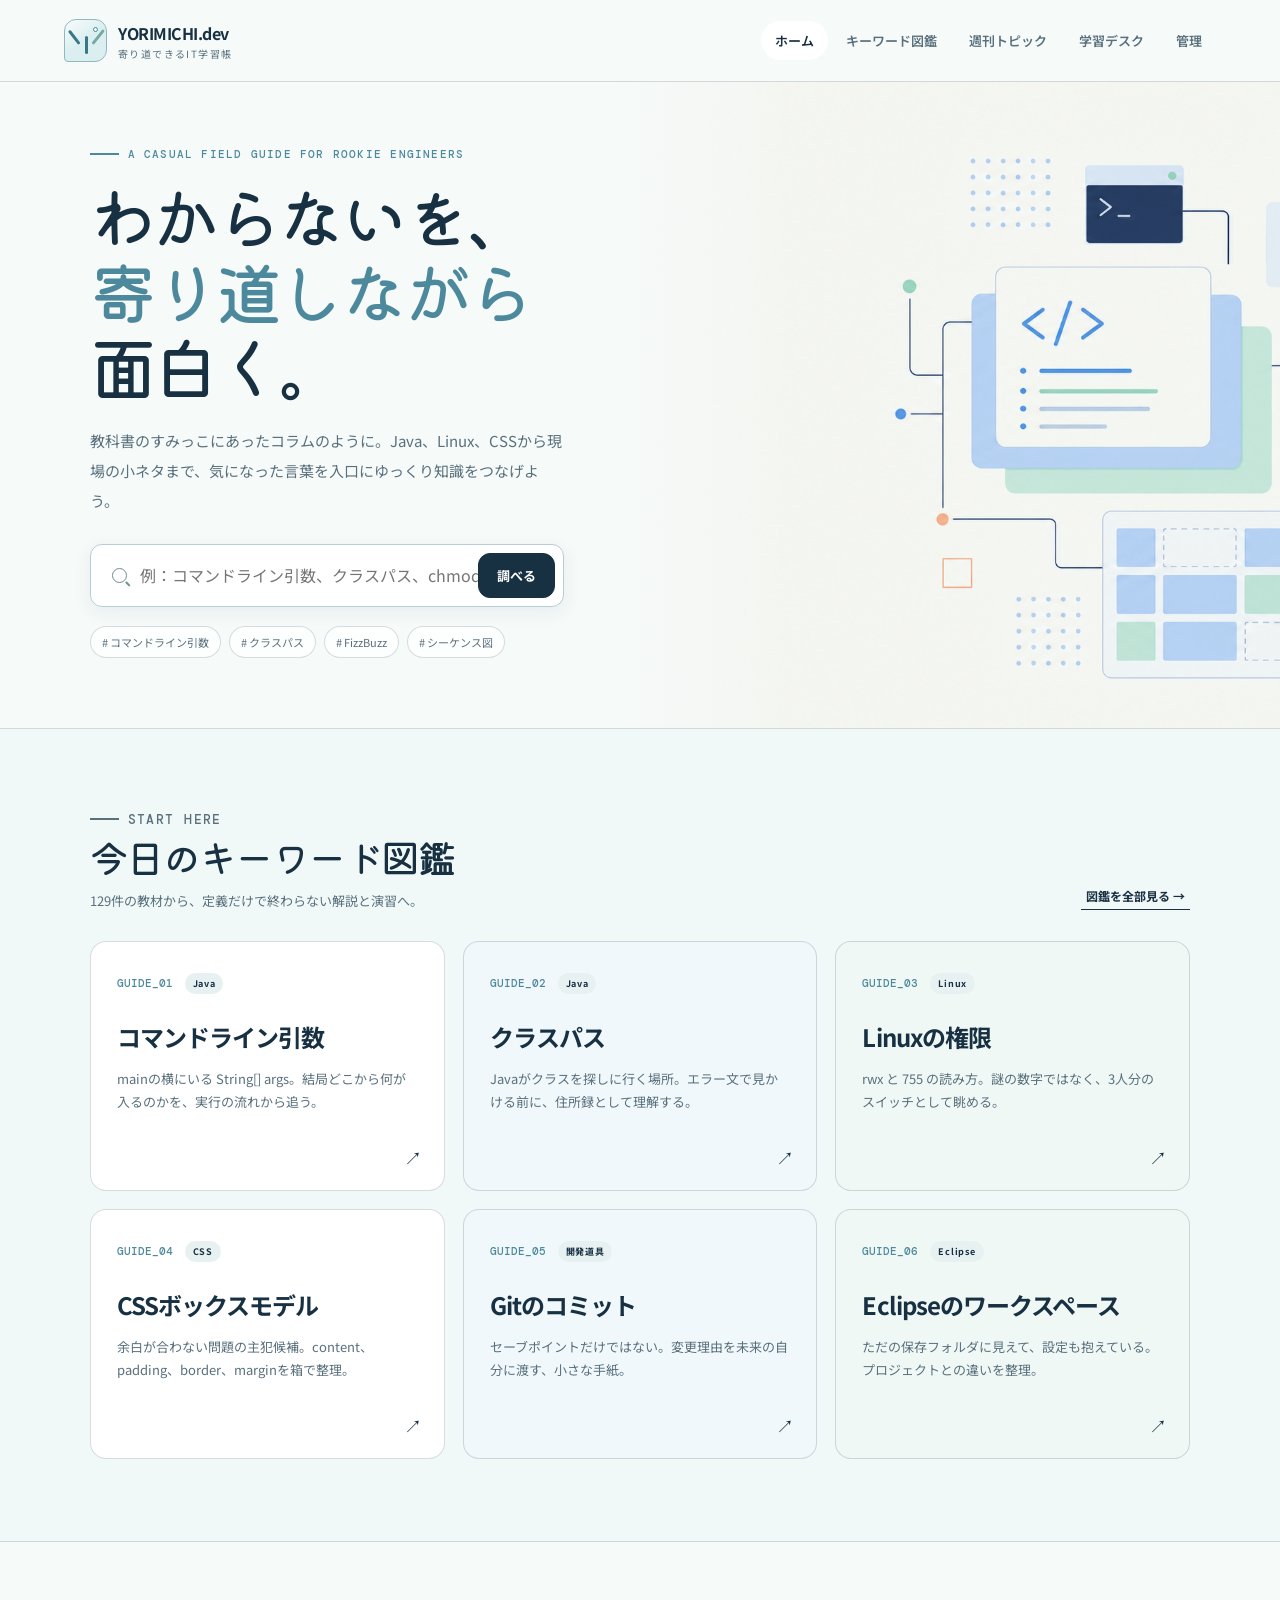
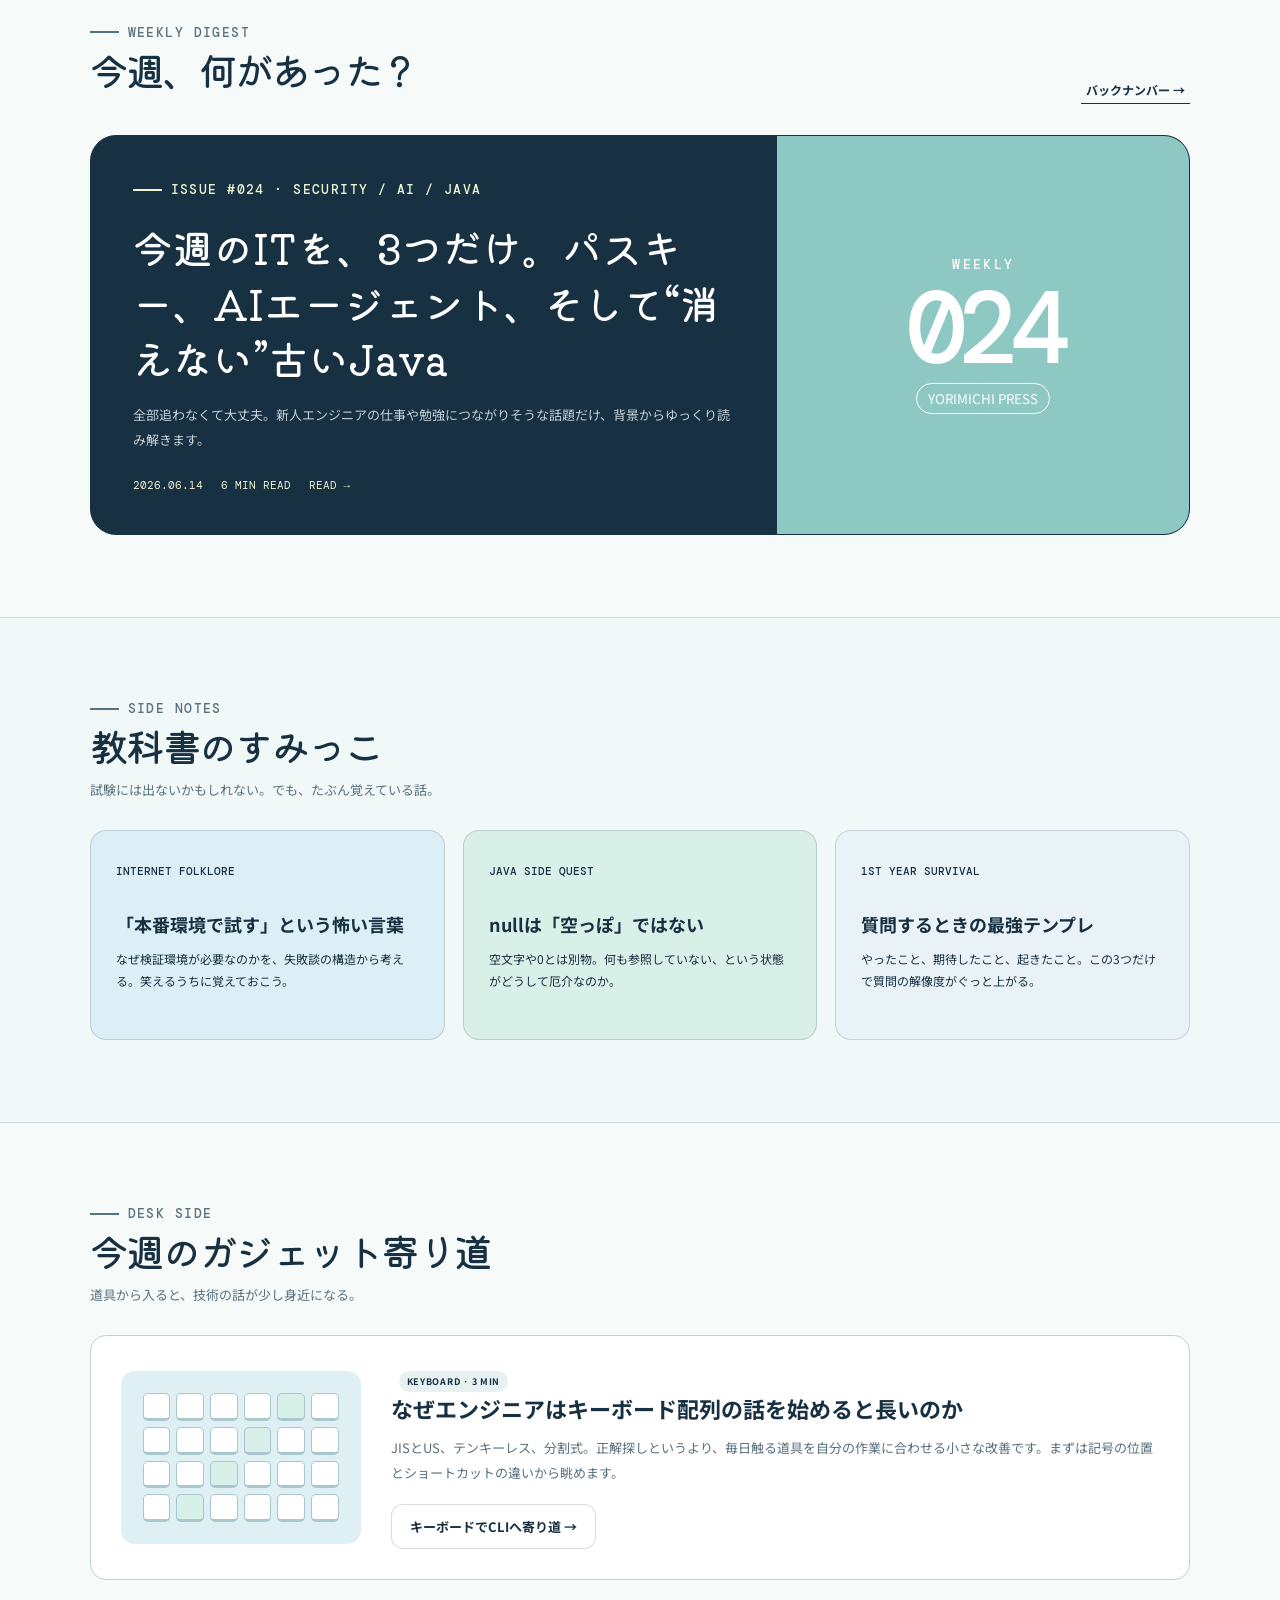
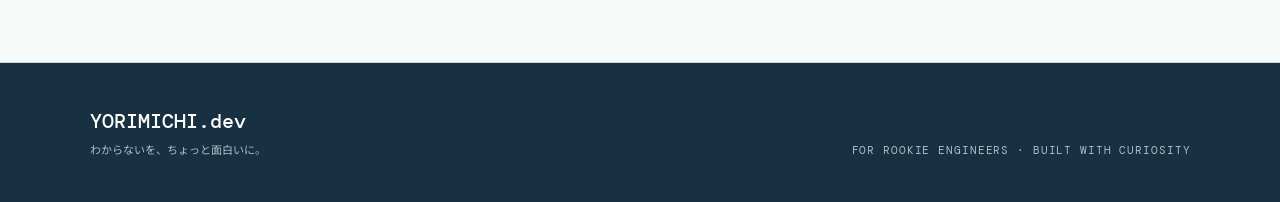
==== index.html @ 3c7d86ff "Improve article examples and mobile hero" ====
<!doctype html>
<html lang="ja">
  <head>
    <meta charset="UTF-8" />
    <meta name="viewport" content="width=device-width, initial-scale=1.0" />
    <meta
      name="description"
      content="SIer 1年目のための、寄り道できるIT学習マガジン"
    />
    <title>YORIMICHI.dev | 寄り道できるIT学習帳</title>
    <link rel="preconnect" href="https://fonts.googleapis.com" />
    <link rel="preconnect" href="https://fonts.gstatic.com" crossorigin />
    <link
      href="https://fonts.googleapis.com/css2?family=DM+Mono:wght@400;500&family=JetBrains+Mono:wght@400;500;600&family=Kiwi+Maru:wght@400;500&family=Noto+Sans+JP:wght@400;500;600;700;800&display=swap"
      rel="stylesheet"
    />
    <link rel="stylesheet" href="./styles.css" />
  </head>
  <body>
    <div class="page-shell">
      <header class="site-header">
        <button class="brand" data-route="home" aria-label="ホームへ">
          <span class="brand-mark" aria-hidden="true">
            <span class="brand-route route-left"></span>
            <span class="brand-route route-right"></span>
            <span class="brand-route route-main"></span>
            <i></i>
          </span>
          <span>
            <strong>YORIMICHI.dev</strong>
            <small>寄り道できるIT学習帳</small>
          </span>
        </button>
        <nav class="main-nav" aria-label="メインナビゲーション">
          <button class="nav-link active" data-route="home">ホーム</button>
          <button class="nav-link" data-route="library">キーワード図鑑</button>
          <button class="nav-link" data-route="weekly">週刊トピック</button>
          <button class="nav-link" data-route="desk">学習デスク</button>
          <button class="nav-link" data-route="admin">管理</button>
        </nav>
        <button class="mobile-menu" aria-label="メニューを開く">MENU</button>
      </header>

      <main id="app"></main>

      <footer>
        <div>
          <strong>YORIMICHI.dev</strong>
          <p>わからないを、ちょっと面白いに。</p>
        </div>
        <p class="footer-note">FOR ROOKIE ENGINEERS · BUILT WITH CURIOSITY</p>
      </footer>
    </div>

    <div id="toast" class="toast" role="status" aria-live="polite"></div>
    <dialog id="delete-dialog" class="confirm-dialog" aria-labelledby="delete-dialog-title">
      <div class="confirm-mark" aria-hidden="true">!</div>
      <p class="category-label">CONFIRM DELETE</p>
      <h2 id="delete-dialog-title">削除してもよいですか？</h2>
      <p id="delete-dialog-message">この操作は元に戻せません。</p>
      <div class="confirm-actions">
        <button id="cancel-delete" class="secondary-btn" type="button">キャンセル</button>
        <button id="confirm-delete" class="danger-btn" type="button">削除する</button>
      </div>
    </dialog>
    <script src="./app.js"></script>
  </body>
</html>
---- styles.css ----
:root {
  --ink: #173042;
  --ink-soft: #59707d;
  --paper: #f6faf9;
  --paper-deep: #e8f1f2;
  --white: #ffffff;
  --orange: #ec8f75;
  --orange-dark: #c9654f;
  --mint: #d9f0e8;
  --yellow: #edf5cf;
  --blue: #dceff6;
  --line: rgba(21, 42, 58, 0.16);
  --shadow: 0 8px 24px rgba(41, 76, 92, 0.08);
  --radius: 16px;
}

* {
  box-sizing: border-box;
}

html {
  scroll-behavior: smooth;
}

body {
  margin: 0;
  color: var(--ink);
  background: var(--paper);
  font-family: "Noto Sans JP", sans-serif;
}

button,
input,
textarea,
select {
  font: inherit;
}

button {
  color: inherit;
}

.page-shell {
  width: min(1440px, 100%);
  min-height: 100vh;
  margin: 0 auto;
}

.site-header {
  position: sticky;
  top: 0;
  z-index: 20;
  display: flex;
  align-items: center;
  justify-content: space-between;
  min-height: 82px;
  padding: 0 5vw;
  border-bottom: 1px solid var(--line);
  background: rgba(246, 250, 249, 0.92);
  backdrop-filter: blur(15px);
}

.brand {
  display: flex;
  align-items: center;
  gap: 11px;
  padding: 0;
  border: 0;
  background: none;
  text-align: left;
  cursor: pointer;
}

.brand-mark {
  position: relative;
  display: grid;
  width: 43px;
  height: 43px;
  place-items: center;
  overflow: hidden;
  border: 1px solid #8fb9c2;
  border-radius: 12px 12px 12px 4px;
  background:
    linear-gradient(145deg, rgba(255, 255, 255, 0.82), transparent 48%),
    #dceff0;
}

.brand-route {
  position: absolute;
  width: 3px;
  border-radius: 99px;
  background: #39778a;
  transform-origin: bottom center;
}

.route-main {
  bottom: 7px;
  left: 20px;
  height: 18px;
}

.route-left {
  top: 7px;
  left: 13px;
  height: 17px;
  transform: rotate(-38deg);
}

.route-right {
  top: 6px;
  right: 12px;
  height: 18px;
  background: #72aaa6;
  transform: rotate(39deg);
}

.brand-mark i {
  position: absolute;
  top: 7px;
  right: 8px;
  width: 5px;
  height: 5px;
  border: 1px solid #4d899c;
  border-radius: 50%;
  background: #f6faf9;
}

.brand strong,
.brand small {
  display: block;
}

.brand strong {
  letter-spacing: -0.03em;
}

.brand small {
  margin-top: 1px;
  color: var(--ink-soft);
  font-size: 10px;
  letter-spacing: 0.14em;
}

.main-nav {
  display: flex;
  gap: 4px;
}

.nav-link {
  padding: 10px 14px;
  border: 0;
  border-radius: 999px;
  background: none;
  color: var(--ink-soft);
  font-size: 13px;
  font-weight: 600;
  cursor: pointer;
}

.nav-link:hover,
.nav-link.active {
  color: var(--ink);
  background: var(--white);
}

.mobile-menu {
  display: none;
  border: 0;
  background: none;
  font: 500 12px "DM Mono", monospace;
}

main {
  min-height: 75vh;
}

.view {
  animation: fade-in 0.35s ease;
}

.hero {
  position: relative;
  display: grid;
  min-height: 570px;
  grid-template-columns: 1fr 1.08fr;
  overflow: hidden;
  border-bottom: 1px solid var(--line);
}

.hero-copy {
  position: relative;
  z-index: 2;
  display: flex;
  flex-direction: column;
  justify-content: center;
  padding: 65px 4vw 70px 7vw;
}

.eyebrow {
  display: flex;
  align-items: center;
  gap: 9px;
  margin: 0 0 17px;
  color: #4d899c;
  font: 500 11px "DM Mono", monospace;
  letter-spacing: 0.11em;
  text-transform: uppercase;
}

.eyebrow::before {
  width: 29px;
  height: 2px;
  background: currentColor;
  content: "";
}

h1,
h2,
h3,
p {
  margin-top: 0;
}

.hero h1 {
  margin-bottom: 22px;
  font-family: "Kiwi Maru", serif;
  font-size: clamp(42px, 5.2vw, 75px);
  font-weight: 500;
  letter-spacing: -0.06em;
  line-height: 1.13;
}

.hero h1 em {
  position: relative;
  color: #4d899c;
  font-style: normal;
  white-space: nowrap;
}

.hero-lead {
  max-width: 530px;
  margin-bottom: 28px;
  color: var(--ink-soft);
  font-size: 15px;
  line-height: 2;
}

.hero-art {
  position: relative;
  min-height: 520px;
}

.hero-art img {
  width: 100%;
  height: 100%;
  object-fit: cover;
  object-position: center;
  mix-blend-mode: multiply;
}

.hero-art::after {
  position: absolute;
  inset: 0;
  background: linear-gradient(90deg, var(--paper), transparent 26%);
  content: "";
  pointer-events: none;
}

.search-box {
  display: flex;
  align-items: center;
  max-width: 620px;
  padding: 8px 8px 8px 21px;
  border: 1px solid #b7cdd5;
  border-radius: 12px;
  background: var(--white);
  box-shadow: 0 5px 18px rgba(48, 86, 104, 0.08);
}

.search-box:focus-within {
  border-color: #5d9caf;
  box-shadow: 0 0 0 3px rgba(115, 174, 190, 0.14);
}

.search-icon {
  position: relative;
  width: 15px;
  height: 15px;
  flex: none;
  margin-right: 13px;
  border: 1.5px solid #6f8c98;
  border-radius: 50%;
}

.search-icon::after {
  position: absolute;
  right: -5px;
  bottom: -3px;
  width: 6px;
  height: 1.5px;
  border-radius: 2px;
  background: #6f8c98;
  content: "";
  transform: rotate(45deg);
}

.search-box input {
  min-width: 0;
  flex: 1;
  padding: 10px 0;
  border: 0;
  outline: 0;
  background: transparent;
}

.primary-btn,
.secondary-btn {
  padding: 12px 18px;
  border-radius: 12px;
  font-size: 13px;
  font-weight: 700;
  cursor: pointer;
}

.primary-btn {
  border: 1px solid var(--ink);
  color: var(--white);
  background: var(--ink);
}

.primary-btn:hover {
  background: #3f7d90;
}

.secondary-btn {
  border: 1px solid var(--line);
  background: var(--white);
}

.quick-tags {
  display: flex;
  flex-wrap: wrap;
  gap: 8px;
  margin-top: 19px;
}

.quick-tags button,
.chip {
  padding: 7px 11px;
  border: 1px solid var(--line);
  border-radius: 999px;
  background: rgba(255, 255, 255, 0.78);
  color: var(--ink-soft);
  font-size: 11px;
  cursor: pointer;
}

.quick-tags button:hover,
.chip.active {
  border-color: var(--ink);
  color: var(--ink);
  background: var(--blue);
}

.section {
  padding: 82px 7vw;
  border-bottom: 1px solid var(--line);
}

.section.alt {
  background: rgba(233, 244, 245, 0.44);
}

.section-heading {
  display: flex;
  align-items: end;
  justify-content: space-between;
  gap: 25px;
  margin-bottom: 31px;
}

.section-heading h2 {
  margin-bottom: 7px;
  font-family: "Kiwi Maru", serif;
  font-size: clamp(29px, 3vw, 42px);
  font-weight: 500;
  letter-spacing: -0.04em;
}

.section-heading p {
  margin-bottom: 0;
  color: var(--ink-soft);
  font-size: 13px;
}

.text-btn {
  flex: none;
  padding: 5px;
  border: 0;
  border-bottom: 1px solid var(--ink);
  background: none;
  font-size: 12px;
  font-weight: 700;
  cursor: pointer;
}

.card-grid {
  display: grid;
  grid-template-columns: repeat(3, 1fr);
  gap: 18px;
}

.keyword-card {
  position: relative;
  min-height: 250px;
  padding: 26px;
  overflow: hidden;
  border: 1px solid var(--line);
  border-radius: var(--radius);
  background: var(--white);
  cursor: pointer;
  transition: 0.2s ease;
}

.keyword-card:hover {
  border-color: var(--ink);
  box-shadow: var(--shadow);
  transform: translateY(-3px);
}

.keyword-card:nth-child(3n + 2) {
  background: #f1f8fb;
}

.keyword-card:nth-child(3n + 3) {
  background: #f0f8f5;
}

.card-number {
  color: #4d899c;
  font: 500 11px "DM Mono", monospace;
}

.category-label {
  display: inline-block;
  margin-left: 8px;
  padding: 4px 8px;
  border-radius: 999px;
  background: var(--paper-deep);
  font-size: 9px;
  font-weight: 700;
  letter-spacing: 0.08em;
}

.keyword-card h3 {
  margin: 25px 0 13px;
  font-size: 24px;
  letter-spacing: -0.04em;
}

.keyword-card p {
  color: var(--ink-soft);
  font-size: 13px;
  line-height: 1.8;
}

.card-arrow {
  position: absolute;
  right: 22px;
  bottom: 19px;
  font: 500 18px "DM Mono", monospace;
}

.weekly-feature {
  display: grid;
  grid-template-columns: 1.25fr 0.75fr;
  overflow: hidden;
  border: 1px solid var(--ink);
  border-radius: 26px;
  background: var(--ink);
  color: var(--white);
}

.weekly-copy {
  padding: 42px;
}

.weekly-copy .eyebrow {
  color: var(--yellow);
}

.weekly-copy h3 {
  max-width: 650px;
  margin-bottom: 17px;
  font-family: "Kiwi Maru", serif;
  font-size: clamp(27px, 3.1vw, 44px);
  font-weight: 500;
  line-height: 1.4;
}

.weekly-copy p {
  max-width: 650px;
  color: #c6d0d5;
  font-size: 13px;
  line-height: 1.9;
}

.weekly-meta {
  display: flex;
  gap: 18px;
  margin-top: 26px;
  color: var(--yellow);
  font: 400 11px "DM Mono", monospace;
}

.weekly-side {
  display: grid;
  place-items: center;
  padding: 35px;
  background: #8dc8c3;
}

.week-stamp {
  text-align: center;
}

.week-stamp span,
.week-stamp strong {
  display: block;
}

.week-stamp span {
  font: 500 13px "DM Mono", monospace;
  letter-spacing: 0.18em;
}

.week-stamp strong {
  margin: 4px 0;
  font: 500 clamp(55px, 8vw, 105px) "DM Mono", monospace;
  letter-spacing: -0.09em;
  line-height: 1;
}

.week-stamp small {
  display: inline-block;
  padding: 5px 11px;
  border: 1px solid currentColor;
  border-radius: 999px;
}

.side-note-grid {
  display: grid;
  grid-template-columns: repeat(3, 1fr);
  gap: 18px;
}

.side-note {
  min-height: 210px;
  padding: 25px;
  border: 1px solid var(--line);
  border-radius: 16px;
  background: var(--blue);
}

.side-note:nth-child(2) {
  background: var(--mint);
}

.side-note:nth-child(3) {
  background: #e9f3f7;
}

.side-note .mono {
  font: 500 11px "DM Mono", monospace;
}

.side-note h3 {
  margin: 31px 0 11px;
  font-size: 18px;
}

.side-note p {
  margin: 0;
  font-size: 12px;
  line-height: 1.8;
}

.page-heading {
  padding: 64px 7vw 38px;
  border-bottom: 1px solid var(--line);
}

.page-heading h1 {
  margin-bottom: 12px;
  font-family: "Kiwi Maru", serif;
  font-size: clamp(38px, 5vw, 64px);
  font-weight: 500;
  letter-spacing: -0.05em;
}

.page-heading p {
  max-width: 670px;
  color: var(--ink-soft);
  line-height: 1.9;
}

.filter-bar {
  display: flex;
  flex-wrap: wrap;
  gap: 8px;
  margin-bottom: 28px;
}

.library-summary {
  display: flex;
  justify-content: space-between;
  gap: 16px;
  margin: -8px 0 16px;
  color: var(--ink-soft);
  font: 500 10px "DM Mono", monospace;
}

.pagination {
  display: flex;
  align-items: center;
  justify-content: center;
  gap: 18px;
  margin-top: 34px;
}

.page-numbers {
  display: flex;
  align-items: center;
  gap: 7px;
}

.page-number,
.page-move {
  min-width: 36px;
  height: 36px;
  padding: 0 11px;
  border: 1px solid var(--line);
  border-radius: 10px;
  background: var(--white);
  color: var(--ink);
  font: 500 11px "DM Mono", monospace;
  cursor: pointer;
}

.page-number.active {
  border-color: #82b7b2;
  background: var(--mint);
}

.page-move:disabled {
  opacity: 0.38;
  cursor: default;
}

.page-gap {
  color: var(--ink-soft);
}

.detail-layout {
  position: relative;
  display: grid;
  grid-template-columns: minmax(0, 1fr) 280px;
  gap: 45px;
  padding: 60px 7vw 90px;
}

.margin-rail {
  position: absolute;
  top: 72px;
  left: 2.1vw;
  display: flex;
  align-items: center;
  flex-direction: column;
  gap: 11px;
  color: #83a6ae;
  pointer-events: none;
}

.margin-rail::before {
  position: absolute;
  top: 38px;
  bottom: 0;
  left: 50%;
  z-index: -1;
  width: 1px;
  background: linear-gradient(#b9d1d5, #d9e7e7 75%, transparent);
  content: "";
}

.margin-rail span {
  padding: 3px 0;
  background: var(--paper);
  font: 500 8px "JetBrains Mono", monospace;
  letter-spacing: 0.14em;
  writing-mode: vertical-rl;
}

.margin-rail .margin-rail-label {
  margin-bottom: 5px;
  color: #527f8b;
  font-size: 7px;
}

.margin-rail i {
  width: 7px;
  height: 7px;
  margin: 2px 0 5px;
  border: 1px solid #719ba5;
  border-radius: 50%;
  background: #719ba5;
  box-shadow: inset 0 0 0 2px var(--paper);
}

.margin-rail b {
  width: 3px;
  height: 3px;
  border-radius: 50%;
  background: #a6c1c6;
}

.article-nav {
  display: flex;
  align-items: center;
  justify-content: space-between;
  gap: 20px;
  padding: 18px 7vw;
  border-bottom: 1px solid var(--line);
  color: var(--ink-soft);
  background: rgba(232, 243, 244, 0.48);
  font-size: 11px;
}

.article-back {
  padding: 8px 0;
  border: 0;
  border-bottom: 1px solid #799ba5;
  background: none;
  color: var(--ink);
  font-size: 12px;
  font-weight: 700;
  cursor: pointer;
}

.article {
  width: 100%;
  max-width: 800px;
  min-width: 0;
}

.article h1 {
  margin-bottom: 15px;
  font-family: "Kiwi Maru", serif;
  font-size: clamp(38px, 5vw, 64px);
  font-weight: 500;
}

.article .lead {
  padding: 21px 24px;
  border-left: 4px solid #73aebe;
  background: var(--white);
  font-size: 17px;
  font-weight: 600;
  line-height: 1.9;
}

.article h2 {
  margin: 48px 0 17px;
  font-family: "Kiwi Maru", serif;
  font-size: 28px;
  font-weight: 500;
}

.article p,
.article li {
  color: #334b5a;
  font-size: 15px;
  line-height: 2.05;
}

.inline-code {
  padding: 2px 6px;
  border-radius: 5px;
  color: #255f70;
  background: #e5f1f3;
  font: 500 0.88em "JetBrains Mono", "SFMono-Regular", Consolas, monospace;
}

.learning-goals {
  margin: 30px 0 42px;
  padding: 24px 26px;
  border: 1px solid #b8d3d4;
  border-radius: 14px;
  background: #f0f8f6;
}

.learning-goals > span {
  display: block;
  margin-bottom: 11px;
  color: #4d899c;
  font: 500 10px "DM Mono", monospace;
  letter-spacing: 0.11em;
}

.learning-goals ul {
  display: grid;
  gap: 7px;
  margin: 0;
  padding-left: 21px;
}

.learning-goals li {
  color: var(--ink);
  font-size: 13px;
  line-height: 1.7;
}

.code-block {
  position: relative;
  margin: 25px 0;
  padding: 28px 30px;
  overflow: auto;
  border-radius: 15px;
  border: 1px solid #294454;
  background: #10232f;
  color: #f2f7f4;
  font: 500 14px/1.85 "JetBrains Mono", "SFMono-Regular", Consolas, "Liberation Mono", monospace;
  font-variant-ligatures: none;
  tab-size: 2;
  white-space: pre;
}

.code-block::before {
  display: block;
  margin-bottom: 15px;
  color: var(--orange);
  content: attr(data-label);
  font-size: 9px;
  letter-spacing: 0.15em;
}

.example-notice {
  margin: 22px 0;
  padding: 17px 19px;
  border: 1px solid #b9d3d3;
  border-radius: 12px;
  background: #f0f8f6;
}

.example-notice strong {
  display: block;
  margin-bottom: 6px;
  color: #315f6b;
  font-size: 12px;
}

.example-notice p {
  margin: 0;
  color: var(--ink-soft);
  font-size: 12px;
  line-height: 1.8;
}

.reproduction-grid {
  display: grid;
  grid-template-columns: 1.2fr 0.9fr 0.9fr;
  gap: 10px;
  margin: 20px 0;
}

.reproduction-grid section {
  padding: 18px;
  border: 1px solid #c4d8dc;
  border-radius: 12px;
  background: var(--white);
}

.reproduction-grid span {
  display: block;
  margin-bottom: 11px;
  color: #4d899c;
  font: 500 9px "DM Mono", monospace;
  letter-spacing: 0.08em;
}

.reproduction-grid ol {
  display: grid;
  gap: 7px;
  margin: 0;
  padding-left: 19px;
}

.reproduction-grid li,
.reproduction-grid p {
  margin: 0;
  color: #3f5865;
  font-size: 11px;
  line-height: 1.75;
}

.code-study,
.execution-trace,
.trivia-section,
.researched-notes {
  margin-top: 60px;
}

.code-study > p:not(.eyebrow),
.trivia-section > p:not(.eyebrow),
.researched-notes > p:not(.eyebrow) {
  color: var(--ink-soft);
  font-size: 13px;
}

.researched-notes > div {
  display: grid;
  gap: 10px;
}

.researched-notes article {
  display: grid;
  grid-template-columns: 34px 1fr;
  gap: 12px;
  padding: 16px 18px;
  border-left: 3px solid #8dbbb6;
  background: #f1f8f6;
}

.researched-notes article span {
  color: #4d899c;
  font: 500 10px "DM Mono", monospace;
}

.researched-notes article p {
  margin: 0;
  font-size: 12px;
  line-height: 1.85;
}

.code-note-list {
  display: grid;
  gap: 10px;
  counter-reset: code-note;
}

.code-note-list article {
  display: grid;
  grid-template-columns: 38px minmax(180px, 0.72fr) 1.28fr;
  gap: 15px;
  align-items: start;
  padding: 17px 19px;
  border: 1px solid #c4d8dc;
  border-radius: 12px;
  background: var(--white);
}

.code-note-number {
  color: #5e95a4;
  font: 500 11px "JetBrains Mono", monospace;
}

.code-note-list code {
  overflow-wrap: anywhere;
  color: #173f50;
  font: 600 12px/1.7 "JetBrains Mono", "SFMono-Regular", Consolas, monospace;
}

.code-note-list p {
  margin: 0;
  color: #4d6571;
  font-size: 12px;
  line-height: 1.8;
}

.trace-table {
  overflow: hidden;
  border: 1px solid #b9d2d4;
  border-radius: 14px;
  background: #edf7f5;
}

.trace-table > div {
  display: grid;
  grid-template-columns: 120px 1fr 1fr;
  gap: 18px;
  padding: 15px 18px;
  border-bottom: 1px solid #c9dddd;
}

.trace-table > div:last-child {
  border-bottom: 0;
}

.trace-table strong {
  color: #315d6a;
  font: 600 11px/1.7 "JetBrains Mono", monospace;
}

.trace-table span {
  color: #314d59;
  font-size: 12px;
  line-height: 1.75;
}

.code-caption {
  margin-top: -10px;
  padding-left: 15px;
  border-left: 2px solid #a7c8cd;
  color: var(--ink-soft) !important;
  font-size: 12px !important;
}

.lesson-section {
  position: relative;
  padding-top: 13px;
}

.lesson-section .section-index {
  position: absolute;
  top: 50px;
  left: -40px;
  color: #85aab4;
  font: 500 11px "DM Mono", monospace;
}

.lesson-section p + p {
  margin-top: 18px;
}

.detour-box {
  position: relative;
  margin: 37px 0;
  padding: 27px;
  border: 1px solid var(--ink);
  border-color: #a9cbd1;
  border-radius: 14px;
  background: #edf7f5;
}

.detour-box::before {
  position: absolute;
  top: -13px;
  left: 22px;
  padding: 5px 10px;
  border-radius: 999px;
  color: white;
  background: #5a94a4;
  content: "寄り道 COLUMN";
  font: 500 10px "DM Mono", monospace;
}

.detour-box h3 {
  margin: 6px 0 10px;
}

.detour-box p {
  margin: 0;
  color: var(--ink);
  font-size: 13px;
}

.trivia-grid {
  display: grid;
  grid-template-columns: repeat(2, 1fr);
  gap: 12px;
}

.trivia-grid article {
  min-height: 190px;
  padding: 22px;
  border: 1px solid #bdd5d8;
  border-radius: 14px;
  background: #f0f8f7;
}

.trivia-grid article:nth-child(3n + 2) {
  background: #eef6fa;
}

.trivia-grid article:nth-child(3n + 3) {
  background: #f3f7e8;
}

.trivia-grid span {
  color: #4d899c;
  font: 500 9px "JetBrains Mono", monospace;
  letter-spacing: 0.08em;
}

.trivia-grid h3 {
  margin: 20px 0 9px;
  font-size: 16px;
}

.trivia-grid p {
  margin: 0;
  color: #3f5965;
  font-size: 12px;
  line-height: 1.85;
}

.mistake-section,
.exercise-section,
.source-section {
  margin-top: 58px;
}

.mistake-list {
  display: grid;
  gap: 11px;
}

.mistake-list article {
  display: grid;
  grid-template-columns: 36px 1fr;
  gap: 14px;
  padding: 18px 20px;
  border: 1px solid #cadbdf;
  border-radius: 12px;
  background: var(--white);
}

.mistake-list article > span {
  color: #5f94a2;
  font: 500 11px "DM Mono", monospace;
}

.mistake-list strong {
  display: block;
  margin-bottom: 6px;
  font-size: 14px;
}

.mistake-list p {
  margin: 0;
  color: var(--ink-soft);
  font-size: 12px;
  line-height: 1.8;
}

.exercise-section {
  padding: 28px 31px;
  border-radius: 16px;
  background: #e5f2ef;
}

.exercise-section h2 {
  margin-top: 0;
}

.exercise-section ol {
  display: grid;
  gap: 12px;
  margin-bottom: 0;
  padding-left: 24px;
}

.exercise-section li {
  padding-left: 5px;
}

.field-note {
  display: grid;
  grid-template-columns: 90px 1fr;
  gap: 20px;
  margin-top: 30px;
  padding: 23px 25px;
  border-top: 1px solid #9fc5ce;
  border-bottom: 1px solid #9fc5ce;
}

.field-note span {
  color: #4d899c;
  font-family: "Kiwi Maru", serif;
  font-weight: 500;
}

.field-note p {
  margin: 0;
  font-size: 13px;
}

.source-section > p:not(.eyebrow) {
  max-width: 650px;
  color: var(--ink-soft);
  font-size: 13px;
}

.source-links {
  display: grid;
  gap: 9px;
}

.source-links a {
  display: flex;
  align-items: center;
  justify-content: space-between;
  padding: 15px 18px;
  border: 1px solid var(--line);
  border-radius: 11px;
  color: var(--ink);
  background: var(--white);
  font-size: 13px;
  font-weight: 700;
  text-decoration: none;
}

.source-links a:hover {
  border-color: #5d9caf;
  background: #f0f7f8;
}

.article-aside {
  position: sticky;
  top: 110px;
  align-self: start;
}

.toc {
  padding: 23px;
  border: 1px solid var(--line);
  border-radius: 16px;
  background: var(--white);
}

.toc strong {
  display: block;
  margin-bottom: 15px;
  font-size: 12px;
}

.toc button {
  display: block;
  width: 100%;
  padding: 9px 0;
  border: 0;
  border-bottom: 1px solid var(--line);
  background: none;
  text-align: left;
  color: var(--ink-soft);
  font-size: 11px;
  cursor: pointer;
}

.related {
  margin-top: 20px;
  padding: 20px;
  border-radius: 16px;
  background: var(--mint);
}

.gadget-feature {
  display: grid;
  grid-template-columns: 240px 1fr;
  gap: 30px;
  align-items: center;
  padding: 30px;
  border: 1px solid #bcd3da;
  border-radius: var(--radius);
  background: var(--white);
}

.keyboard-visual {
  display: grid;
  grid-template-columns: repeat(6, 1fr);
  gap: 6px;
  padding: 22px;
  border-radius: 14px;
  background: #dff0f4;
}

.keyboard-visual span {
  aspect-ratio: 1;
  border: 1px solid #aac7d0;
  border-bottom-width: 3px;
  border-radius: 5px;
  background: white;
}

.keyboard-visual span:nth-child(5n) {
  background: #d9f0e8;
}

.gadget-copy h3 {
  margin-bottom: 12px;
  font-size: 22px;
}

.gadget-copy p {
  margin-bottom: 18px;
  color: var(--ink-soft);
  font-size: 13px;
  line-height: 1.9;
}

.related strong {
  display: block;
  margin-bottom: 12px;
  font-size: 11px;
}

.related button {
  margin: 3px;
}

.admin-layout {
  display: grid;
  grid-template-columns: 0.85fr 1.15fr;
  gap: 30px;
  padding: 55px 7vw 90px;
}

.desk-layout {
  display: grid;
  grid-template-columns: 0.85fr 1.15fr;
  gap: 30px;
  padding: 55px 7vw 90px;
}

.panel-heading {
  display: flex;
  align-items: start;
  justify-content: space-between;
  gap: 20px;
  margin-bottom: 22px;
}

.panel-heading h2 {
  margin: 9px 0 0;
}

.panel-heading > strong {
  color: #4d899c;
  font: 500 12px "DM Mono", monospace;
}

.compact-form {
  display: flex;
  gap: 8px;
  margin-bottom: 20px;
}

.compact-form input {
  min-width: 0;
  flex: 1;
  padding: 12px 14px;
  border: 1px solid var(--line);
  border-radius: 10px;
  outline: none;
  background: #f7fbfb;
}

.panel-description {
  margin: -4px 0 18px;
  color: var(--ink-soft);
  font-size: 12px;
  line-height: 1.8;
}

.backlog-form {
  display: grid;
  gap: 10px;
  margin-bottom: 20px;
}

.backlog-form .primary-btn {
  justify-self: start;
}

.field > small {
  display: block;
  margin-top: 7px;
  color: var(--ink-soft);
  font-size: 10px;
  line-height: 1.6;
}

.desk-list,
.note-grid {
  display: grid;
  gap: 10px;
}

.desk-item {
  display: grid;
  grid-template-columns: 1fr auto;
  align-items: center;
  gap: 12px;
  padding: 12px 14px;
  border: 1px solid var(--line);
  border-radius: 12px;
}

.desk-link {
  padding: 0;
  border: 0;
  background: none;
  text-align: left;
  cursor: pointer;
}

.desk-link small,
.desk-link strong,
.desk-link span {
  display: block;
}

.desk-link small {
  margin-bottom: 3px;
  color: var(--ink-soft);
  font-size: 9px;
}

.desk-link span {
  margin-top: 6px;
  color: var(--ink-soft);
  font-size: 11px;
  line-height: 1.65;
}

.training-note {
  padding: 18px;
  border: 1px solid #bfd8d5;
  border-radius: 13px;
  background: #eff8f5;
}

.training-note > div {
  display: flex;
  align-items: center;
  justify-content: space-between;
}

.training-note time {
  color: var(--ink-soft);
  font: 400 10px "DM Mono", monospace;
}

.training-note h3 {
  margin: 14px 0 8px;
  font-size: 16px;
}

.training-note p {
  margin: 0;
  color: #3b5664;
  font-size: 12px;
  line-height: 1.8;
}

.training-note p.titleless {
  margin-top: 14px;
}

.save-later {
  width: 100%;
  margin-top: 20px;
  border-color: #91bbb7;
  background: var(--mint);
}

.save-later.saved {
  color: var(--ink-soft);
  background: var(--paper-deep);
}

.panel {
  padding: 28px;
  border: 1px solid var(--line);
  border-radius: 20px;
  background: var(--white);
}

.panel h2 {
  font: 500 23px "Kiwi Maru", serif;
}

.field {
  margin-bottom: 17px;
}

.field label {
  display: block;
  margin-bottom: 7px;
  font-size: 11px;
  font-weight: 700;
}

.field input,
.field textarea,
.field select {
  width: 100%;
  padding: 12px 14px;
  border: 1px solid var(--line);
  border-radius: 10px;
  outline: none;
  background: #f7fbfb;
}

.field textarea {
  min-height: 92px;
  resize: vertical;
}

.field input:focus,
.field textarea:focus,
.field select:focus {
  border-color: #73aebe;
}

.admin-list {
  display: grid;
  gap: 10px;
}

.admin-item {
  display: grid;
  grid-template-columns: 1fr auto;
  align-items: center;
  gap: 15px;
  padding: 15px 17px;
  border: 1px solid var(--line);
  border-radius: 12px;
}

.admin-item strong,
.admin-item small {
  display: block;
}

.admin-item small {
  margin-top: 4px;
  color: var(--ink-soft);
}

.icon-btn {
  padding: 6px 9px;
  border: 1px solid var(--line);
  border-radius: 8px;
  background: none;
  color: var(--orange-dark);
  font-size: 11px;
  cursor: pointer;
}

.empty-state {
  padding: 60px 20px;
  text-align: center;
  color: var(--ink-soft);
}

footer {
  display: flex;
  align-items: end;
  justify-content: space-between;
  padding: 45px 7vw;
  color: var(--white);
  background: var(--ink);
}

footer strong {
  font: 500 20px "DM Mono", monospace;
}

footer p {
  margin: 7px 0 0;
  color: #aebdc5;
  font-size: 11px;
}

.footer-note {
  font-family: "DM Mono", monospace;
  letter-spacing: 0.08em;
}

.toast {
  position: fixed;
  z-index: 50;
  right: 25px;
  bottom: 25px;
  padding: 13px 18px;
  border-radius: 10px;
  color: white;
  background: var(--ink);
  box-shadow: var(--shadow);
  font-size: 12px;
  opacity: 0;
  pointer-events: none;
  transform: translateY(10px);
  transition: 0.2s;
}

.toast.show {
  opacity: 1;
  transform: translateY(0);
}

.confirm-dialog {
  width: min(430px, calc(100vw - 32px));
  padding: 30px;
  border: 1px solid #a9cbc8;
  border-radius: 18px;
  color: var(--ink);
  background: #f8fcfb;
  box-shadow: 0 22px 70px rgba(23, 48, 66, 0.2);
}

.confirm-dialog::backdrop {
  background: rgba(23, 48, 66, 0.34);
  backdrop-filter: blur(3px);
}

.confirm-mark {
  display: grid;
  width: 34px;
  height: 34px;
  margin-bottom: 18px;
  place-items: center;
  border-radius: 50%;
  color: var(--orange-dark);
  background: #fbe8e2;
  font: 600 18px "DM Mono", monospace;
}

.confirm-dialog .category-label {
  margin: 0 0 10px;
}

.confirm-dialog h2 {
  margin: 0 0 12px;
  font-family: "Kiwi Maru", serif;
  font-size: 23px;
  font-weight: 500;
  line-height: 1.5;
}

.confirm-dialog > p:not(.category-label) {
  margin: 0;
  color: var(--ink-soft);
  font-size: 12px;
  line-height: 1.8;
}

.confirm-actions {
  display: flex;
  justify-content: flex-end;
  gap: 9px;
  margin-top: 25px;
}

.danger-btn {
  padding: 11px 17px;
  border: 1px solid var(--orange-dark);
  border-radius: 10px;
  color: var(--white);
  background: var(--orange-dark);
  font-size: 12px;
  font-weight: 700;
  cursor: pointer;
}

@keyframes fade-in {
  from {
    opacity: 0;
    transform: translateY(5px);
  }
}

@media (max-width: 900px) {
  .margin-rail {
    display: none;
  }

  .hero {
    min-height: auto;
    grid-template-columns: 1fr;
  }

  .hero-copy {
    padding: 60px 7vw 30px;
  }

  .hero-art {
    min-height: 240px;
    max-height: 280px;
  }

  .hero-art::after {
    background: linear-gradient(180deg, var(--paper), transparent 35%);
  }

  .card-grid,
  .side-note-grid {
    grid-template-columns: repeat(2, 1fr);
  }

  .weekly-feature,
  .admin-layout,
  .desk-layout,
  .gadget-feature {
    grid-template-columns: 1fr;
  }

  .weekly-side {
    min-height: 230px;
  }

  .detail-layout {
    grid-template-columns: 1fr;
  }

  .article-aside {
    position: static;
  }

  .lesson-section .section-index {
    position: static;
    display: block;
    margin-top: 28px;
  }

  .code-note-list article {
    grid-template-columns: 34px 1fr;
  }

  .code-note-list p {
    grid-column: 2;
  }

  .reproduction-grid {
    grid-template-columns: 1fr;
  }
}

@media (max-width: 900px) and (max-height: 560px) and (orientation: landscape) {
  .hero-art {
    min-height: 120px;
    max-height: 150px;
  }

  .hero-art img {
    object-position: center 44%;
  }
}

@media (max-width: 650px) {
  .site-header {
    min-height: 70px;
  }

  .brand small {
    display: none;
  }

  .main-nav {
    position: absolute;
    top: 69px;
    right: 0;
    left: 0;
    display: none;
    padding: 12px 5vw 18px;
    border-bottom: 1px solid var(--line);
    background: var(--paper);
  }

  .main-nav.open {
    display: grid;
  }

  .nav-link {
    text-align: left;
  }

  .mobile-menu {
    display: block;
  }

  .hero-copy {
    padding-top: 45px;
  }

  .hero h1 {
    font-size: 43px;
  }

  .search-box {
    box-shadow: 0 5px 18px rgba(48, 86, 104, 0.08);
  }

  .search-box .primary-btn {
    padding: 10px 12px;
    font-size: 11px;
  }

  .hero-art {
    min-height: 165px;
    max-height: 190px;
  }

  .section {
    padding-top: 58px;
    padding-bottom: 58px;
  }

  .section-heading {
    align-items: start;
    flex-direction: column;
  }

  .card-grid,
  .side-note-grid {
    grid-template-columns: 1fr;
  }

  .weekly-copy {
    padding: 30px 24px;
  }

  .detail-layout,
  .admin-layout,
  .desk-layout {
    padding-top: 35px;
  }

  .compact-form {
    align-items: stretch;
    flex-direction: column;
  }

  .pagination {
    gap: 9px;
  }

  .page-number,
  .page-move {
    min-width: 33px;
    height: 34px;
    padding: 0 9px;
  }

  .field-note {
    grid-template-columns: 1fr;
    gap: 8px;
  }

  .article-nav span {
    display: none;
  }

  .code-block {
    width: 100%;
    padding: 24px 20px;
    border-radius: 10px;
    font-size: 12.5px;
  }

  .trace-table > div {
    grid-template-columns: 1fr;
    gap: 5px;
  }

  .trivia-grid {
    grid-template-columns: 1fr;
  }

  footer {
    align-items: start;
    flex-direction: column;
    gap: 20px;
  }
}
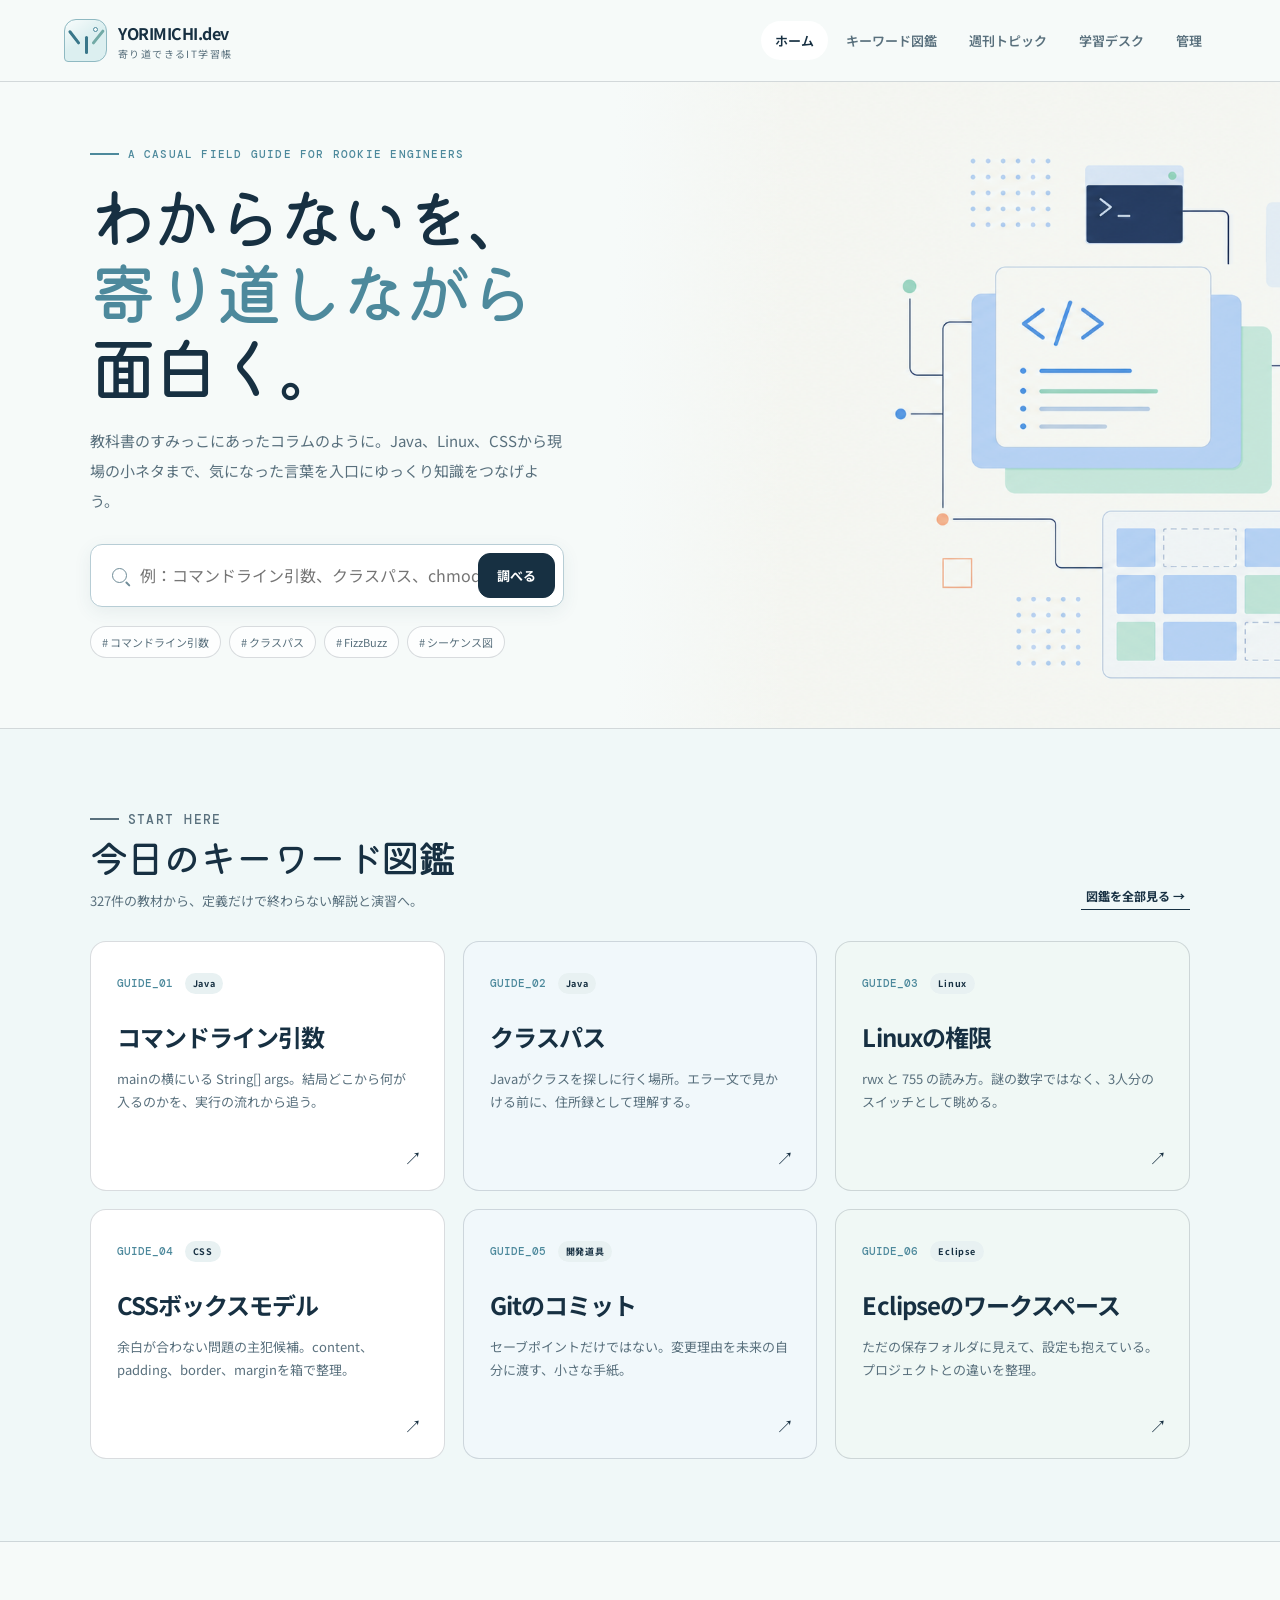
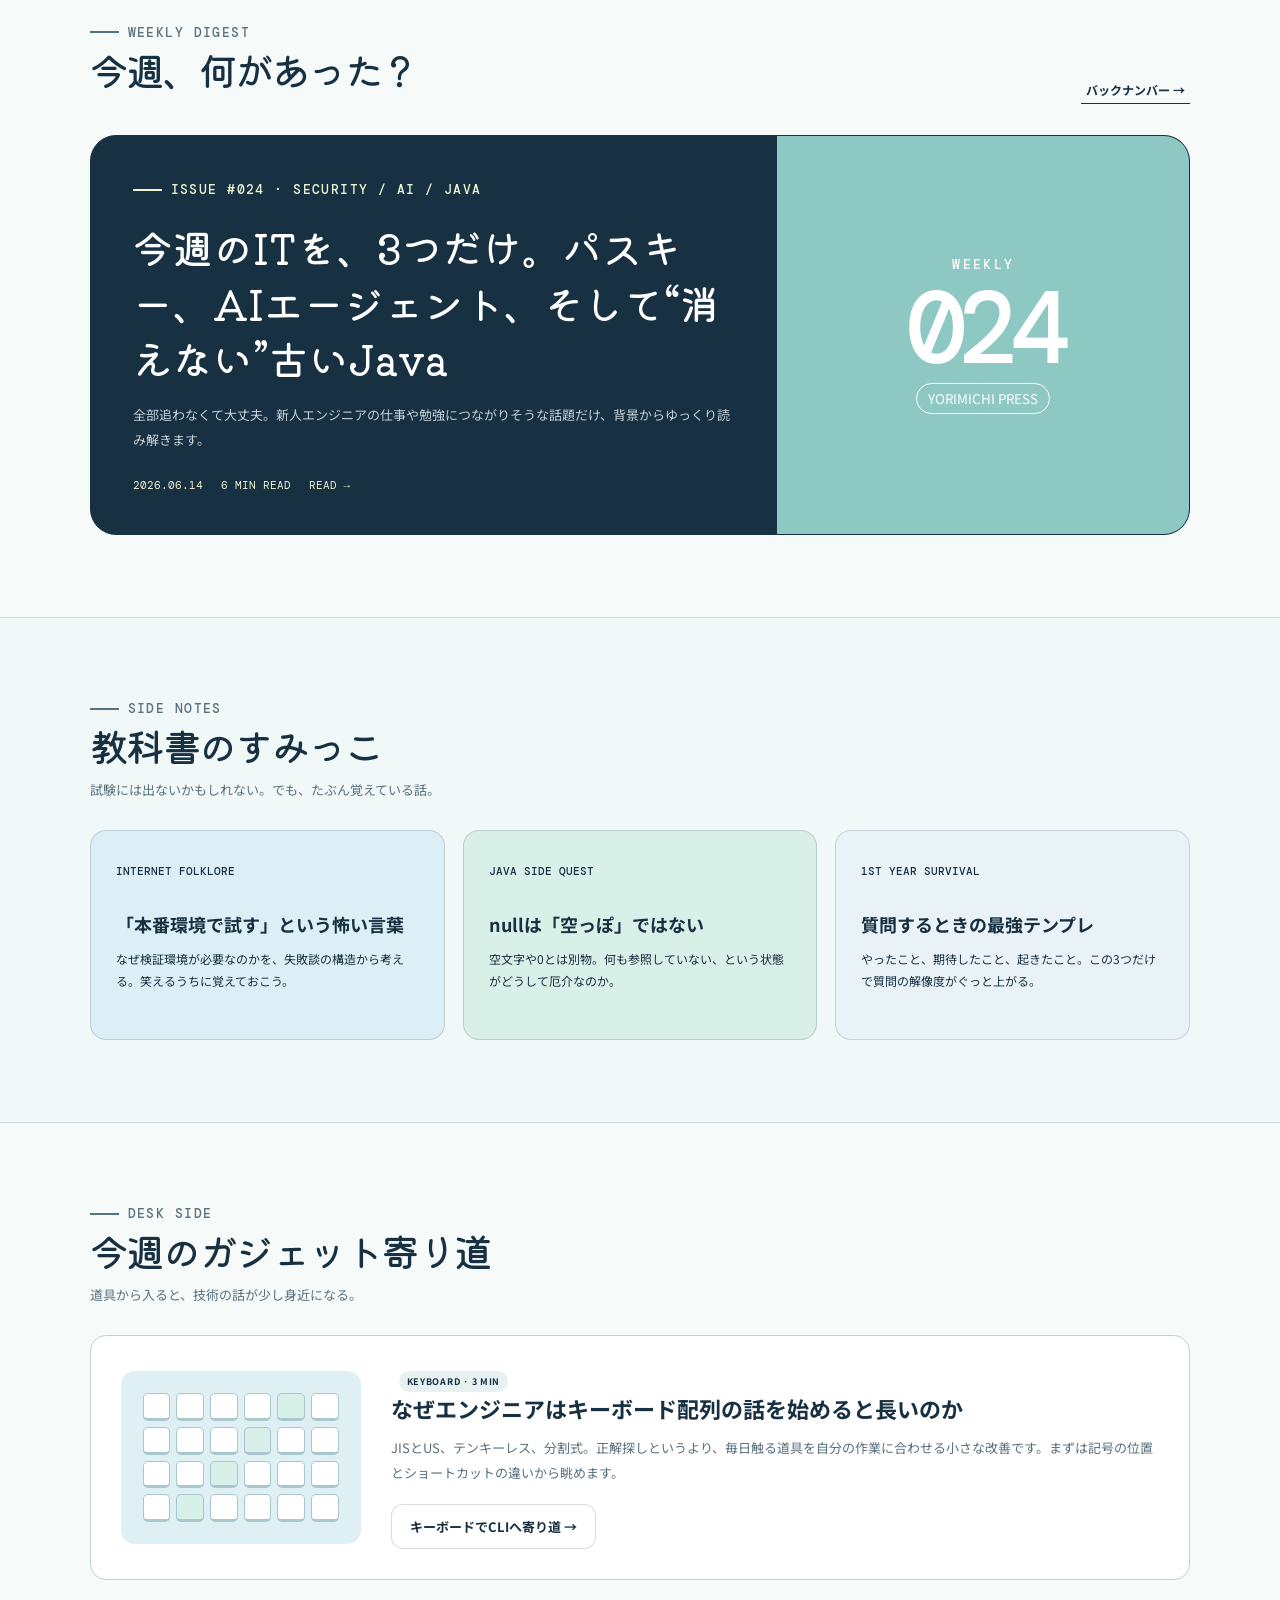
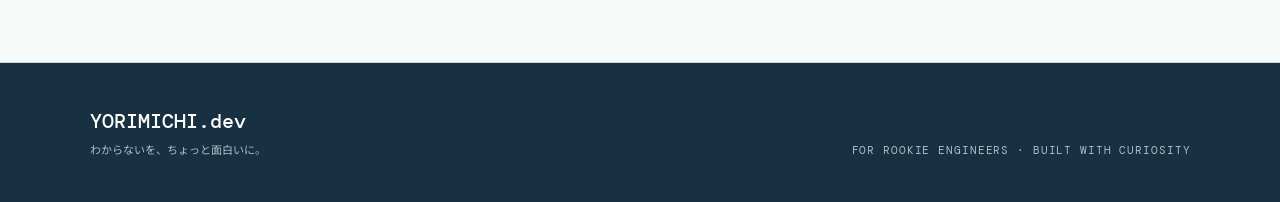
==== commit dc027420: "Expand learning keyword catalog" ====
--- a/index.html
+++ b/index.html
@@ -14,7 +14,7 @@
       href="https://fonts.googleapis.com/css2?family=DM+Mono:wght@400;500&family=JetBrains+Mono:wght@400;500;600&family=Kiwi+Maru:wght@400;500&family=Noto+Sans+JP:wght@400;500;600;700;800&display=swap"
       rel="stylesheet"
     />
-    <link rel="stylesheet" href="./styles.css" />
+    <link rel="stylesheet" href="./styles.css?v=20260614-5" />
   </head>
   <body>
     <div class="page-shell">
@@ -63,6 +63,47 @@
         <button id="confirm-delete" class="danger-btn" type="button">削除する</button>
       </div>
     </dialog>
-    <script src="./app.js"></script>
+    <dialog id="admin-lock-dialog" class="confirm-dialog access-dialog" aria-labelledby="admin-lock-title">
+      <div class="access-mark" aria-hidden="true">
+        <span></span>
+      </div>
+      <p class="category-label">ADMIN ACCESS</p>
+      <h2 id="admin-lock-title">管理メニューを開く</h2>
+      <p>誤操作を防ぐため、管理用パスコードを入力してください。タブを閉じると再びロックされます。</p>
+      <form id="admin-lock-form">
+        <label for="admin-passcode">パスコード</label>
+        <input
+          id="admin-passcode"
+          name="passcode"
+          type="password"
+          autocomplete="off"
+          autocapitalize="none"
+          spellcheck="false"
+          required
+        />
+        <p id="admin-lock-error" class="access-error" role="alert" aria-live="polite"></p>
+        <div class="confirm-actions">
+          <button id="cancel-admin-access" class="secondary-btn" type="button">キャンセル</button>
+          <button class="primary-btn" type="submit">管理画面へ</button>
+        </div>
+      </form>
+    </dialog>
+    <dialog id="backlog-share-dialog" class="confirm-dialog share-dialog" aria-labelledby="backlog-share-title">
+      <div class="share-mark" aria-hidden="true">
+        <span></span><span></span><span></span>
+      </div>
+      <p class="category-label">SHARE REQUESTS</p>
+      <h2 id="backlog-share-title">この内容を管理者へ共有しますか？</h2>
+      <p>スマホでは送信先を選ぶ共有メニューが開きます。内容を確認してから送信してください。</p>
+      <label for="backlog-share-preview">共有する内容</label>
+      <textarea id="backlog-share-preview" readonly></textarea>
+      <div class="confirm-actions">
+        <button id="cancel-backlog-share" class="secondary-btn" type="button">キャンセル</button>
+        <button id="confirm-backlog-share" class="primary-btn" type="button">共有メニューを開く</button>
+      </div>
+    </dialog>
+    <script src="./data/keywords.js?v=20260617-1"></script>
+    <script src="./data/article-data.js?v=20260617-1"></script>
+    <script src="./app.js?v=20260617-1"></script>
   </body>
 </html>
--- a/styles.css
+++ b/styles.css
@@ -24,6 +24,7 @@
 
 body {
   margin: 0;
+  overflow-x: hidden;
   color: var(--ink);
   background: var(--paper);
   font-family: "Noto Sans JP", sans-serif;
@@ -182,7 +183,7 @@
   position: relative;
   display: grid;
   min-height: 570px;
-  grid-template-columns: 1fr 1.08fr;
+  grid-template-columns: minmax(0, 1fr) minmax(0, 1.08fr);
   overflow: hidden;
   border-bottom: 1px solid var(--line);
 }
@@ -193,6 +194,8 @@
   display: flex;
   flex-direction: column;
   justify-content: center;
+  min-width: 0;
+  max-width: 100%;
   padding: 65px 4vw 70px 7vw;
 }
 
@@ -269,7 +272,9 @@
 .search-box {
   display: flex;
   align-items: center;
+  width: 100%;
   max-width: 620px;
+  min-width: 0;
   padding: 8px 8px 8px 21px;
   border: 1px solid #b7cdd5;
   border-radius: 12px;
@@ -305,6 +310,7 @@
 }
 
 .search-box input {
+  width: 0;
   min-width: 0;
   flex: 1;
   padding: 10px 0;
@@ -342,6 +348,10 @@
   flex-wrap: wrap;
   gap: 8px;
   margin-top: 19px;
+}
+
+.hero-mini-mark {
+  display: none;
 }
 
 .quick-tags button,
@@ -408,6 +418,10 @@
   display: grid;
   grid-template-columns: repeat(3, 1fr);
   gap: 18px;
+}
+
+.swipe-hint {
+  display: none;
 }
 
 .keyword-card {
@@ -1369,6 +1383,40 @@
 
 .backlog-form .primary-btn {
   justify-self: start;
+}
+
+.backlog-share {
+  display: flex;
+  align-items: center;
+  justify-content: space-between;
+  gap: 18px;
+  margin: 4px 0 22px;
+  padding: 15px 16px;
+  border: 1px solid #b9d4d3;
+  border-radius: 12px;
+  background: #eef8f5;
+}
+
+.backlog-share strong {
+  display: block;
+  margin-bottom: 4px;
+  font-size: 12px;
+}
+
+.backlog-share p {
+  margin: 0;
+  color: var(--ink-soft);
+  font-size: 10px;
+  line-height: 1.6;
+}
+
+.backlog-share button {
+  flex: none;
+}
+
+.backlog-share button:disabled {
+  opacity: 0.5;
+  cursor: default;
 }
 
 .field > small {
@@ -1663,6 +1711,142 @@
   cursor: pointer;
 }
 
+.access-mark {
+  position: relative;
+  width: 35px;
+  height: 30px;
+  margin-bottom: 18px;
+  border: 2px solid #5b929f;
+  border-radius: 8px;
+  background: #e4f2f1;
+}
+
+.access-mark::before {
+  position: absolute;
+  top: -13px;
+  left: 8px;
+  width: 15px;
+  height: 15px;
+  border: 2px solid #5b929f;
+  border-bottom: 0;
+  border-radius: 10px 10px 0 0;
+  content: "";
+}
+
+.access-mark span {
+  position: absolute;
+  top: 9px;
+  left: 14px;
+  width: 4px;
+  height: 9px;
+  border-radius: 99px;
+  background: #5b929f;
+}
+
+.access-dialog form {
+  margin-top: 21px;
+}
+
+.access-dialog label {
+  display: block;
+  margin-bottom: 7px;
+  font-size: 11px;
+  font-weight: 700;
+}
+
+.access-dialog input {
+  width: 100%;
+  padding: 12px 14px;
+  border: 1px solid #b7cdd5;
+  border-radius: 10px;
+  outline: none;
+  background: var(--white);
+}
+
+.access-dialog input:focus {
+  border-color: #5d9caf;
+  box-shadow: 0 0 0 3px rgba(115, 174, 190, 0.14);
+}
+
+.access-error {
+  min-height: 20px;
+  margin: 7px 0 0;
+  color: var(--orange-dark);
+  font-size: 11px;
+}
+
+.share-mark {
+  position: relative;
+  width: 38px;
+  height: 34px;
+  margin-bottom: 18px;
+}
+
+.share-mark::before,
+.share-mark::after {
+  position: absolute;
+  left: 10px;
+  width: 20px;
+  height: 1px;
+  background: #6f9ca5;
+  content: "";
+  transform-origin: left;
+}
+
+.share-mark::before {
+  top: 12px;
+  transform: rotate(-25deg);
+}
+
+.share-mark::after {
+  top: 21px;
+  transform: rotate(25deg);
+}
+
+.share-mark span {
+  position: absolute;
+  width: 9px;
+  height: 9px;
+  border: 2px solid #5b929f;
+  border-radius: 50%;
+  background: #eef8f5;
+}
+
+.share-mark span:nth-child(1) {
+  top: 13px;
+  left: 0;
+}
+
+.share-mark span:nth-child(2) {
+  top: 0;
+  right: 0;
+}
+
+.share-mark span:nth-child(3) {
+  right: 0;
+  bottom: 0;
+}
+
+.share-dialog label {
+  display: block;
+  margin: 20px 0 7px;
+  font-size: 11px;
+  font-weight: 700;
+}
+
+.share-dialog textarea {
+  width: 100%;
+  min-height: 210px;
+  padding: 13px 14px;
+  border: 1px solid #b7cdd5;
+  border-radius: 10px;
+  outline: none;
+  color: #36515e;
+  background: var(--white);
+  font: 400 11px/1.75 "Noto Sans JP", sans-serif;
+  resize: vertical;
+}
+
 @keyframes fade-in {
   from {
     opacity: 0;
@@ -1677,7 +1861,7 @@
 
   .hero {
     min-height: auto;
-    grid-template-columns: 1fr;
+    grid-template-columns: minmax(0, 1fr);
   }
 
   .hero-copy {
@@ -1780,7 +1964,8 @@
   }
 
   .hero-copy {
-    padding-top: 45px;
+    width: 100%;
+    padding: 42px 7vw 24px;
   }
 
   .hero h1 {
@@ -1788,17 +1973,77 @@
   }
 
   .search-box {
+    width: 100%;
+    max-width: 100%;
+    padding: 6px 6px 6px 15px;
     box-shadow: 0 5px 18px rgba(48, 86, 104, 0.08);
   }
 
+  .search-box input {
+    min-width: 0;
+    padding: 9px 0;
+    font-size: 13px;
+    text-overflow: ellipsis;
+  }
+
+  .search-icon {
+    margin-right: 10px;
+  }
+
   .search-box .primary-btn {
-    padding: 10px 12px;
+    flex: none;
+    padding: 10px 11px;
     font-size: 11px;
+    white-space: nowrap;
   }
 
   .hero-art {
-    min-height: 165px;
-    max-height: 190px;
+    display: none;
+  }
+
+  .hero-copy {
+    padding-bottom: 38px;
+  }
+
+  .quick-row {
+    display: flex;
+    align-items: end;
+    gap: 10px;
+  }
+
+  .quick-tags {
+    min-width: 0;
+    flex: 1;
+  }
+
+  .hero-mini-mark {
+    display: grid;
+    width: 46px;
+    height: 46px;
+    flex: none;
+    padding: 8px;
+    border: 1px solid #b8d3d7;
+    border-radius: 11px 11px 11px 4px;
+    background: linear-gradient(145deg, #f8fcfb, #dceff0);
+  }
+
+  .hero-mini-mark i {
+    color: #538fa0;
+    font: 500 10px "JetBrains Mono", monospace;
+    text-align: center;
+  }
+
+  .hero-mini-mark b {
+    width: 22px;
+    height: 2px;
+    margin-left: 4px;
+    border-radius: 99px;
+    background: #8ebbb6;
+  }
+
+  .hero-mini-mark b:last-child {
+    width: 15px;
+    background: #9ebdcc;
   }
 
   .section {
@@ -1814,6 +2059,46 @@
   .card-grid,
   .side-note-grid {
     grid-template-columns: 1fr;
+  }
+
+  .home-keyword-section {
+    padding-right: 0;
+  }
+
+  .home-keyword-section .section-heading,
+  .home-keyword-section .swipe-hint {
+    padding-right: 7vw;
+  }
+
+  .swipe-hint {
+    display: block;
+    margin: -10px 0 15px;
+    color: #64808b;
+    font: 500 10px "DM Mono", monospace;
+    letter-spacing: 0.03em;
+  }
+
+  .home-keyword-scroll {
+    display: flex;
+    gap: 13px;
+    padding: 2px 7vw 17px 0;
+    overflow-x: auto;
+    overscroll-behavior-inline: contain;
+    scroll-padding-left: 0;
+    scroll-snap-type: inline mandatory;
+    scrollbar-width: none;
+    -webkit-overflow-scrolling: touch;
+  }
+
+  .home-keyword-scroll::-webkit-scrollbar {
+    display: none;
+  }
+
+  .home-keyword-scroll .keyword-card {
+    width: 78vw;
+    min-width: 78vw;
+    min-height: 230px;
+    scroll-snap-align: start;
   }
 
   .weekly-copy {
@@ -1829,6 +2114,15 @@
   .compact-form {
     align-items: stretch;
     flex-direction: column;
+  }
+
+  .backlog-share {
+    align-items: stretch;
+    flex-direction: column;
+  }
+
+  .backlog-share button {
+    width: 100%;
   }
 
   .pagination {
